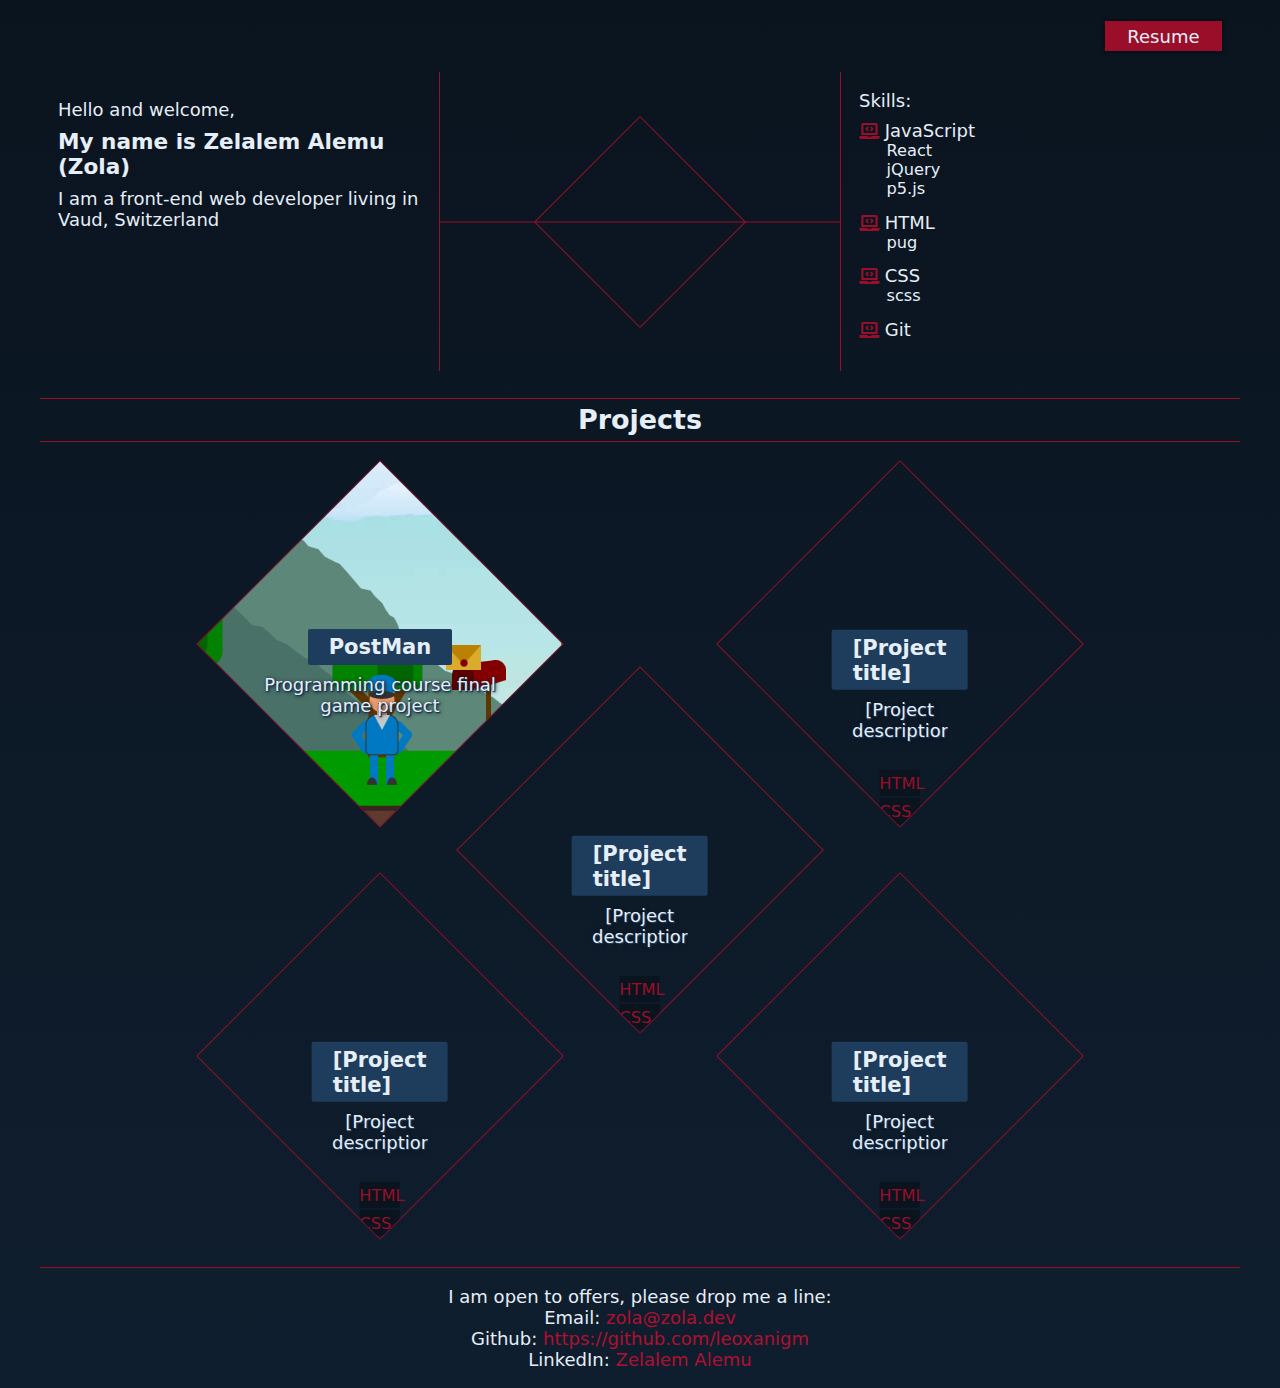
==== index.html @ 396ee417 "add project list styles" ====
<!DOCTYPE html>
<html lang="en">
  <head>
    <meta charset="UTF-8" />
    <meta http-equiv="X-UA-Compatible" content="IE=edge" />
    <meta name="viewport" content="width=device-width, initial-scale=1.0" />
    <title>Zelalem (Zola) Alemu</title>
    <link rel="stylesheet" href="css/style.css" />
    <link rel="stylesheet" href="css/fontawesome/css/all.min.css" />
  </head>
  <body>
    <header>
      <nav class="main-navigation">
        <ul>
          <li class="btn-resume-container">
            <a
              class="btn btn-resume"
              href="/assets/resume/Zelalem_Alemu_CV_20210524.pdf"
              target="_blank"
              >Resume</a
            >
          </li>
          <!-- <li><a href="#">Blog</a></li> -->
        </ul>
      </nav>
      <section class="welcome-header">
        <div class="header-about">
          <p class="greeting">Hello and welcome,</p>
          <h1>My name is Zelalem Alemu (Zola)</h1>
          <p class="about-title">
            I am a front-end web developer living in Vaud, Switzerland
          </p>
        </div>
        <div class="header-img">
          <div class="header-img-container">
            <img src="https://via.placeholder.com/210" alt="" />
          </div>
        </div>
        <div class="header-skills">
          <p>Skills:</p>
          <ul class="skills">
            <li class="main-skill">
              <span>JavaScript</span>
              <ul>
                <li class="sub-skill">React</li>
                <li class="sub-skill">jQuery</li>
                <li class="sub-skill">p5.js</li>
              </ul>
            </li>
            <li class="main-skill">
              <span>HTML</span>
              <ul>
                <li class="sub-skill">pug</li>
              </ul>
            </li>
            <li class="main-skill">
              <span>CSS</span>
              <ul>
                <li class="sub-skill">scss</li>
              </ul>
            </li>

            <li class="main-skill">
              <span>Git</span>
            </li>
          </ul>
        </div>
      </section>
    </header>
    <main>
      <h2>Projects</h2>
      <section class="project-list">
        <a href="projects/postman/" class="project">
          <div class="project-parent-rotate">
            <div class="project-container">
              <div class="project-img">
                <img src="projects/postman/screen/postman.jpg" alt="" />
              </div>
              <div class="project-desc">
                <h3>PostMan</h3>
                <p class="desc">Programming course final game project</p>
                <!-- <ul class="project-tech-stacks">
                  <li>JavaScript</li>
                  <li>p5.js</li>
                </ul> -->
              </div>
            </div>
          </div>
        </a>
        <a href="" class="project">
          <div class="project-parent-rotate">
            <div class="project-container">
              <div class="project-img">
                <img src="https://via.placeholder.com/500" alt="" />
              </div>
              <div class="project-desc">
                <h3>[Project title]</h3>
                <p class="desc">[Project description]</p>
                <ul class="project-tech-stacks">
                  <li>HTML</li>
                  <li>CSS</li>
                  <li>JavaScript</li>
                </ul>
              </div>
            </div>
          </div>
        </a>
        <a href="" class="project">
          <div class="project-parent-rotate">
            <div class="project-container">
              <div class="project-img">
                <img src="https://via.placeholder.com/500" alt="" />
              </div>
              <div class="project-desc">
                <h3>[Project title]</h3>
                <p class="desc">[Project description]</p>
                <ul class="project-tech-stacks">
                  <li>HTML</li>
                  <li>CSS</li>
                  <li>JavaScript</li>
                </ul>
              </div>
            </div>
          </div>
        </a>
        <a href="" class="project">
          <div class="project-parent-rotate">
            <div class="project-container">
              <div class="project-img">
                <img src="https://via.placeholder.com/500" alt="" />
              </div>
              <div class="project-desc">
                <h3>[Project title]</h3>
                <p class="desc">[Project description]</p>
                <ul class="project-tech-stacks">
                  <li>HTML</li>
                  <li>CSS</li>
                  <li>JavaScript</li>
                </ul>
              </div>
            </div>
          </div>
        </a>
        <a href="" class="project">
          <div class="project-parent-rotate">
            <div class="project-container">
              <div class="project-img">
                <img src="https://via.placeholder.com/500" alt="" />
              </div>
              <div class="project-desc">
                <h3>[Project title]</h3>
                <p class="desc">[Project description]</p>
                <ul class="project-tech-stacks">
                  <li>HTML</li>
                  <li>CSS</li>
                  <li>JavaScript</li>
                </ul>
              </div>
            </div>
          </div>
        </a>
      </section>
    </main>
    <footer>
      <p>I am open to offers, please drop me a line:</p>
      <ul class="footer-contact">
        <li>Email: <a href="mailto:zola@zola.dev">zola@zola.dev</a></li>
        <li>
          Github:
          <a href="https://github.com/leoxanigm"
            >https://github.com/leoxanigm</a
          >
        </li>
        <li>
          LinkedIn:
          <a href="https://www.linkedin.com/in/zelalem-alemu-a610ab59/"
            >Zelalem Alemu</a
          >
        </li>
      </ul>
    </footer>
    <script src="js/script.js"></script>
  </body>
</html>
---- css/style.css ----
* {
  margin: 0;
  padding: 0;
  box-sizing: border-box;
}

html {
  font-size: 18px;

  /* colors */
  --red-1: #9a0e2a;
  --red-2: #6e0a1e;
  --red-3: #b01030;

  /* background */
  --bg-main: #0a141f;
  --bg-2: #0f1e2e;
  --bg-3: #14283e;
  --bg-4: #19324d;
  --bg-5: #1e3c5c;
  --bg-main-a: #0a141f;
  --bg-2-a: #0f1e2e;
  --bg-3-a: #14283e;
  --bg-4-a: #19324d;
  --bg-5-a: #1e3c5c62;

  /* text */
  --txt-main: #e6eef7;
  --txt-2: #ccddef;
  --txt-3: #b3cce6;
  --txt-4: #9abbde;
  --txt-5: #80aad6;

  /* heading */
  --h1: #ccddef;
  --h2: #b3cce6;
  --h3: #9abbde;

  /* gradients */
  --bg-gr-main: linear-gradient(180deg, var(--bg-main), var(--bg-2));
  --bg-gr-header: linear-gradient(135deg, var(--bg-main), var(--bg-3));
  --bd-gr-sidebar: linear-gradient(180deg, var(--bg-5), var(--bg-2));

  /* shadow */
  --s-sm: 0 0 1px 1px rgba(5, 10, 15, 0.75);
  --s-sm-bottom: 0 1px 1px 0px rgba(5, 10, 15, 0.75);
  --s-sm-right: 1px 0 1px 0px rgba(5, 10, 15, 0.75);
  --s-md: 0 0 3px 1px rgba(5, 10, 15, 0.75);
  --s-l: 0 0 6px 2px rgb(5, 10, 15);

  /* border */
  --bd-main-1px: 1px solid #0a141f;
  --bd-main-2px: 2px solid #0a141f;
  --bd-2-1px: 1px solid #0f1e2e;
  --bd-2-2px: 2px solid #0f1e2e;
  --bd-3-1px: 1px solid #14283e;
  --bd-3-2px: 2px solid #14283e;
  --bd-4-1px: 1px solid #19324d;
  --bd-4-2px: 2px solid #19324d;
  --bd-5-1px: 1px solid #1e3c5c;
  --bd-5-2px: 2px solid #1e3c5c;
  --bd-6-1px: 1px solid var(--red-1);

  /* button */
  --btn-bg-1: var(--red-1);
}

/* 
* Global styles start
*/

body {
  color: var(--txt-main);
  font-size: 1rem;
  font-family: 'Calibre', Verdana, Geneva, Tahoma, -apple-system, system-ui,
    sans-serif;
  min-height: 100vh;
  max-width: 1200px;
  margin: 0 auto;
  background-image: var(--bg-gr-main);
}

a {
  text-decoration: none;
  color: var(--red-3);
}

ul {
  list-style: none;
}

.btn {
  padding: 0.25em 1.25em;
  /* border-radius: 0.2em; */
  box-shadow: var(--s-md);
}

/* ! Work on hover effect */
/* https://freefrontend.com/css-button-hover-effects/ */
.btn:hover {
  box-shadow: var(--s-l);
}

/*
* Global styles end 
*/

/* Main navigation start */

.main-navigation ul {
  height: 2em;
  margin: 1em;

  display: flex;
  justify-content: right;
  align-items: center;
}

.btn-resume {
  color: var(--txt-main);
  background: var(--btn-bg-1);
}

/* Main navigation end */

/* Header start */

.welcome-header {
  display: flex;
  justify-content: space-between;
  align-items: stretch;
}

.welcome-header h1 {
  font-size: 1.2em;
}

.welcome-header > div {
  width: calc(100% / 3);
  padding: 1em;
}

.header-about {
  /* border-right: var(--bd-5-1px); */
  border-right: var(--bd-6-1px);
}

.header-img {
  display: flex;
  justify-content: center;
  align-items: center;
  position: relative;
}

.header-img-container {
  border: var(--bd-6-1px);
  width: 150px;
  height: 150px;
  transform: rotateZ(45deg);
  overflow: hidden;
  display: flex;
  justify-content: center;
  align-items: center;
}

.header-img::before {
  content: '';
  width: 100%;
  height: 1px;
  display: block;
  /* border-top: var(--bd-5-1px); */
  border-top: var(--bd-6-1px);
  position: absolute;
  left: 0;
  top: 50%;
  transform: translateY(-0.5px);
}

.header-img img {
  transform: rotateZ(-45deg);
}

.header-about p {
  margin: 0.5em 0;
}

.header-skills {
  /* border-left: var(--bd-5-1px); */
  border-left: var(--bd-6-1px);
}

.header-skills .main-skill {
  margin: 0.5em 0;
  padding-bottom: 0.25em;
  /* border-bottom: var(--bd-6-1px); */
}

.header-skills .main-skill::before {
  content: '\f5fc';
  font-weight: 900;
  font-family: 'Font Awesome 5 Free';
  font-size: 0.9em;
  color: var(--red-1);
}

.header-skills .sub-skill {
  font-size: 0.9em;
  margin-left: 1.7em;
}

@media (max-width: 630px) {
  .welcome-header {
    flex-direction: column;
    justify-content: center;
    align-items: center;
  }

  .welcome-header > div {
    width: 100%;
    padding: 0em 2em;
  }

  .header-about {
    margin-bottom: 1.5em;
  }

  .header-skills {
    margin-top: 2em;
  }

  .header-skills .skills {
    display: flex;
    flex-wrap: wrap;
    justify-content: space-between;
  }

  .header-skills .main-skill {
    width: 50%;
  }
}

/* Header end */

/*
* Main section start
*/

main h2 {
  margin: 1em 0;
  padding: 0.2em 0;
  text-align: center;
  border: var(--bd-6-1px);
  border-left: none;
  border-right: none;
}

.project-list {
  width: 100%;
  /* display: flex;
  align-items: center;
  flex-direction: column; */
  display: grid;
  grid-template-columns: 2fr 1fr 2fr;
  grid-auto-rows: auto;

  justify-content: center;
  align-items: center;

  padding: 4em 0em;
}

.project-list .project:nth-child(3n - 2) {
  grid-column: 1 / 2;
  justify-self: end;
}

.project-list .project:nth-child(3n) {
  grid-column: 2 / span 1;
}

.project-list .project:nth-child(3n - 1) {
  grid-column: 3 / 4;
  justify-self: start;
}

.project-list .project {
  display: flex;
  justify-content: center;
  align-items: center;
}

.project-list .project-parent-rotate {
  width: 260px;
  height: 260px;
  margin: -1.5em 0;
  transform: rotateZ(45deg);
  border: var(--bd-6-1px);
  overflow: hidden;
  display: flex;
  justify-content: center;
  align-items: center;
}

.project-list .project-container {
  transform: rotateZ(-45deg);
  position: relative;
  display: flex;
  justify-content: center;
  align-items: center;
}

.project-list .project-desc {
  position: absolute;
  top: 50%;
  transform: translateY(-15px);
  transition: transform 300ms;

  display: flex;
  flex-direction: column;
  justify-content: center;
  align-items: center;
}

.project-list .project-desc h3 {
  color: var(--txt-main);
  background: var(--bg-5);

  display: inline-block;
  padding: 0.25em 1em;
  border-radius: 2px;
}

.project-list .project .project-img {
  transform: scale(1);
  transition: transform 300ms;
}

.project-list .project:hover .project-img {
  transform: scale(1.01);
}

.project-list .desc {
  width: 70%;
  height: 60px;
  margin: 0.5em auto;
  overflow: hidden;

  transition: height 300ms;

  text-align: center;
  color: var(--txt-main);
  text-shadow: 1px 1px var(--bg-5), 1px 1px 2px var(--bg-3-a), 1px 1px 4px var(--bg-2);
}

.project-list .project:hover .project-desc {
  transform: translateY(-50px);
}

.project-list .project:hover .desc {
  height: 60px;
}

.project-list .project-tech-stacks li {
  color: var(--red-1);
  font-size: 0.9em;
  background: var(--bg-main);
  margin: 0.15em auto;
  padding: 0.2em 0em;
  width: 50%;
}

@media (max-width: 890px) {
  .project-list {
    grid-template-columns: 1fr;
    grid-auto-rows: 380px;
    justify-items: center;
    align-items: center;
    padding: 0;
  }

  .project-list .project:nth-child(n) {
    grid-column: 1 / 2;
    justify-self: center;
  }
}

/*
* Main section end
*/

/* Footer start */

footer {
  text-align: center;
  margin-top: 2em;
  padding: 1em 0;
  border-top: var(--bd-6-1px);
}

footer a:hover {
  text-decoration: underline;
}

/* Footer end */
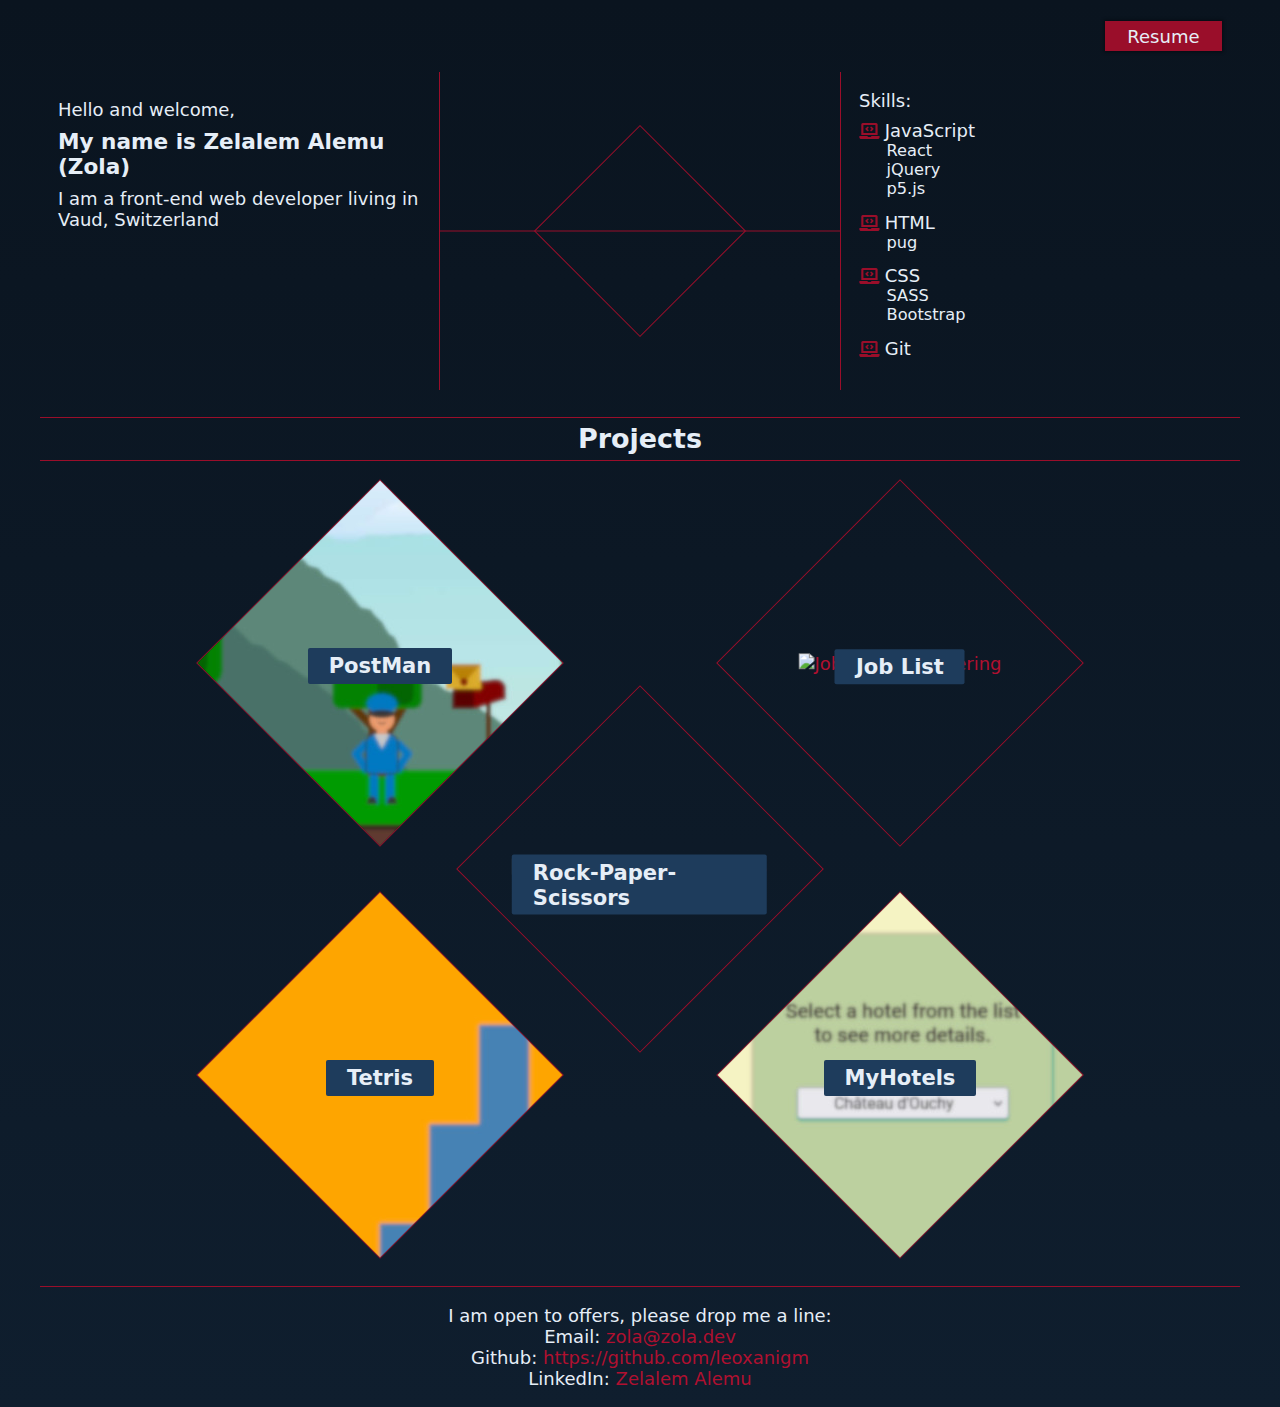
==== commit c4db17bb: "add projects" ====
--- a/index.html
+++ b/index.html
@@ -56,7 +56,8 @@
             <li class="main-skill">
               <span>CSS</span>
               <ul>
-                <li class="sub-skill">scss</li>
+                <li class="sub-skill">SASS</li>
+                <li class="sub-skill">Bootstrap</li>
               </ul>
             </li>
 
@@ -70,91 +71,83 @@
     <main>
       <h2>Projects</h2>
       <section class="project-list">
-        <a href="projects/postman/" class="project">
+        <a href="projects/postman/" class="project" target="_project">
           <div class="project-parent-rotate">
             <div class="project-container">
               <div class="project-img">
-                <img src="projects/postman/screen/postman.jpg" alt="" />
+                <img src="projects/postman/screen/postman.jpg" alt="PostMan" />
               </div>
               <div class="project-desc">
                 <h3>PostMan</h3>
                 <p class="desc">Programming course final game project</p>
-                <!-- <ul class="project-tech-stacks">
-                  <li>JavaScript</li>
-                  <li>p5.js</li>
-                </ul> -->
               </div>
             </div>
           </div>
         </a>
-        <a href="" class="project">
+        <a href="projects/job-listings-with-filtering/" class="project" target="_project">
           <div class="project-parent-rotate">
             <div class="project-container">
               <div class="project-img">
-                <img src="https://via.placeholder.com/500" alt="" />
+                <img
+                  src="projects/job-listings-with-filtering/screen/job-listings.jpg"
+                  alt="Job List with Filtering"
+                />
               </div>
               <div class="project-desc">
-                <h3>[Project title]</h3>
-                <p class="desc">[Project description]</p>
-                <ul class="project-tech-stacks">
-                  <li>HTML</li>
-                  <li>CSS</li>
-                  <li>JavaScript</li>
-                </ul>
+                <h3>Job List</h3>
+                <p class="desc">
+                  Job List with JavaScript filtering exercise project.
+                  Frontendmentor <br />
+                  challenge.
+                </p>
               </div>
             </div>
           </div>
         </a>
-        <a href="" class="project">
+        <a href="projects/rock-paper-scissors-game/" class="project" target="_project">
           <div class="project-parent-rotate">
             <div class="project-container">
               <div class="project-img">
-                <img src="https://via.placeholder.com/500" alt="" />
+                <img
+                  src="projects/rock-paper-scissors-game/screen/rock-paper-scissors.jpg"
+                  alt="Rock-Paper_Scissors game"
+                />
               </div>
               <div class="project-desc">
-                <h3>[Project title]</h3>
-                <p class="desc">[Project description]</p>
-                <ul class="project-tech-stacks">
-                  <li>HTML</li>
-                  <li>CSS</li>
-                  <li>JavaScript</li>
-                </ul>
+                <h3>Rock-Paper-Scissors</h3>
+                <p class="desc">
+                  Rock-Paper-Scissors game. Frontendmentor <br />
+                  challenge.
+                </p>
               </div>
             </div>
           </div>
         </a>
-        <a href="" class="project">
+        <a href="projects/tetris/" class="project" target="_project">
           <div class="project-parent-rotate">
             <div class="project-container">
               <div class="project-img">
-                <img src="https://via.placeholder.com/500" alt="" />
+                <img src="projects/tetris/screen/tetris.jpg" alt="Tetris" />
               </div>
               <div class="project-desc">
-                <h3>[Project title]</h3>
-                <p class="desc">[Project description]</p>
-                <ul class="project-tech-stacks">
-                  <li>HTML</li>
-                  <li>CSS</li>
-                  <li>JavaScript</li>
-                </ul>
+                <h3>Tetris</h3>
+                <p class="desc">JavaScript Tetris game</p>
               </div>
             </div>
           </div>
         </a>
-        <a href="" class="project">
+        <a href="projects/myhotels/" class="project" target="_project">
           <div class="project-parent-rotate">
             <div class="project-container">
               <div class="project-img">
-                <img src="https://via.placeholder.com/500" alt="" />
+                <img
+                  src="projects/myhotels/screen/myhotels.jpg"
+                  alt="MyHotels"
+                />
               </div>
               <div class="project-desc">
-                <h3>[Project title]</h3>
-                <p class="desc">[Project description]</p>
-                <ul class="project-tech-stacks">
-                  <li>HTML</li>
-                  <li>CSS</li>
-                  <li>JavaScript</li>
-                </ul>
+                <h3>MyHotels</h3>
+                <p class="desc">First JavaScript DOM manipulation project</p>
               </div>
             </div>
           </div>
--- a/css/style.css
+++ b/css/style.css
@@ -321,6 +321,10 @@
   align-items: center;
 }
 
+.project-list .project:hover .project-desc {
+  transform: translateY(-50px);
+}
+
 .project-list .project-desc h3 {
   color: var(--txt-main);
   background: var(--bg-5);
@@ -340,24 +344,26 @@
 }
 
 .project-list .desc {
-  width: 70%;
-  height: 60px;
+  width: 60%;
+  height: 0px;
   margin: 0.5em auto;
   overflow: hidden;
-
-  transition: height 300ms;
+  opacity: 0;
+
+  transition: height 300ms, opacity 300ms;
 
   text-align: center;
-  color: var(--txt-main);
-  text-shadow: 1px 1px var(--bg-5), 1px 1px 2px var(--bg-3-a), 1px 1px 4px var(--bg-2);
-}
-
-.project-list .project:hover .project-desc {
-  transform: translateY(-50px);
+  /* color: var(--txt-main); */
+  color: var(--bg-2);
+  font-weight: 600;
+  /* text-shadow: 1px 1px var(--txt-4), 1px 1px 2px var(--txt-3),
+    1px 1px 4px var(--txt-4); */
+  text-shadow: 1px 1px 8px var(--txt-4);
 }
 
 .project-list .project:hover .desc {
-  height: 60px;
+  height: 100px;
+  opacity: 1;
 }
 
 .project-list .project-tech-stacks li {
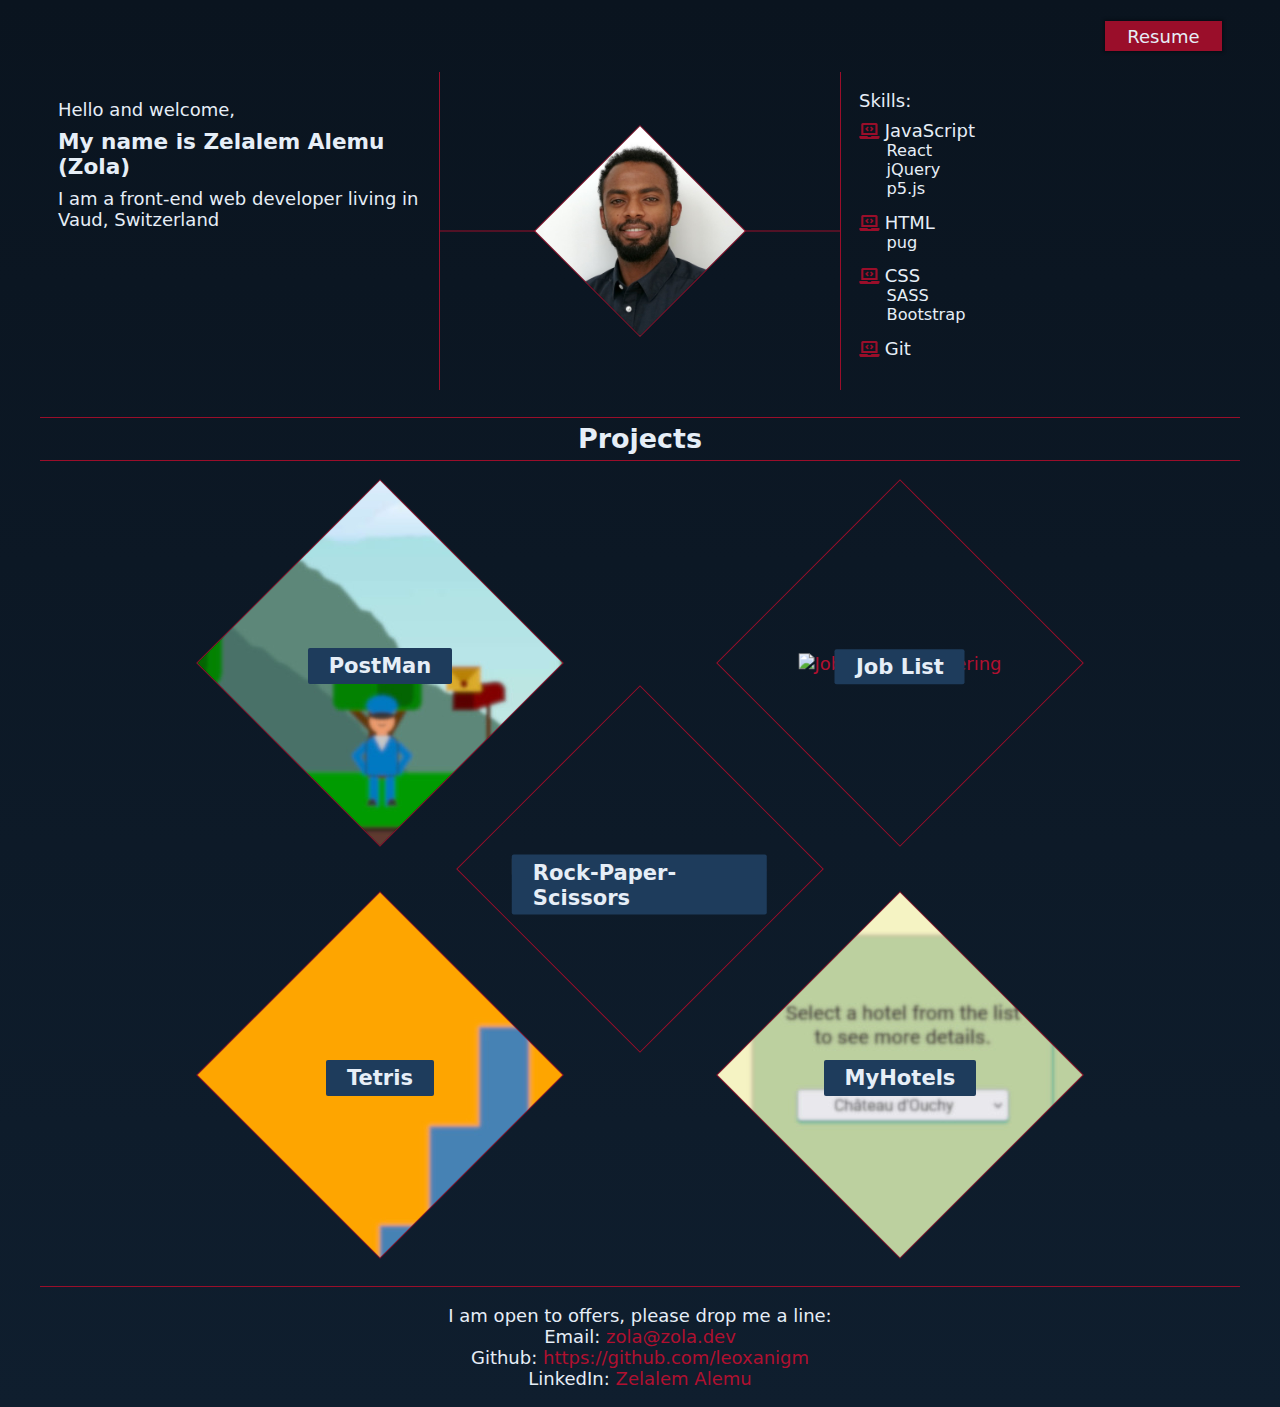
==== commit 5c528395: "finish first version" ====
--- a/index.html
+++ b/index.html
@@ -15,7 +15,7 @@
           <li class="btn-resume-container">
             <a
               class="btn btn-resume"
-              href="/assets/resume/Zelalem_Alemu_CV_20210524.pdf"
+              href="/assets/resume/Zelalem_Alemu_CV.pdf"
               target="_blank"
               >Resume</a
             >
@@ -33,7 +33,7 @@
         </div>
         <div class="header-img">
           <div class="header-img-container">
-            <img src="https://via.placeholder.com/210" alt="" />
+            <img src="assets/img/profile_20210815.jpg" alt="Zelalem Alemu" />
           </div>
         </div>
         <div class="header-skills">
@@ -166,7 +166,7 @@
         </li>
         <li>
           LinkedIn:
-          <a href="https://www.linkedin.com/in/zelalem-alemu-a610ab59/"
+          <a href="https://www.linkedin.com/in/zelalem-alemu/"
             >Zelalem Alemu</a
           >
         </li>
--- a/css/style.css
+++ b/css/style.css
@@ -89,6 +89,10 @@
   list-style: none;
 }
 
+img {
+  display: block;
+}
+
 .btn {
   padding: 0.25em 1.25em;
   /* border-radius: 0.2em; */
@@ -161,6 +165,10 @@
   display: flex;
   justify-content: center;
   align-items: center;
+}
+
+.header-img-container img {
+  width: 210px;
 }
 
 .header-img::before {
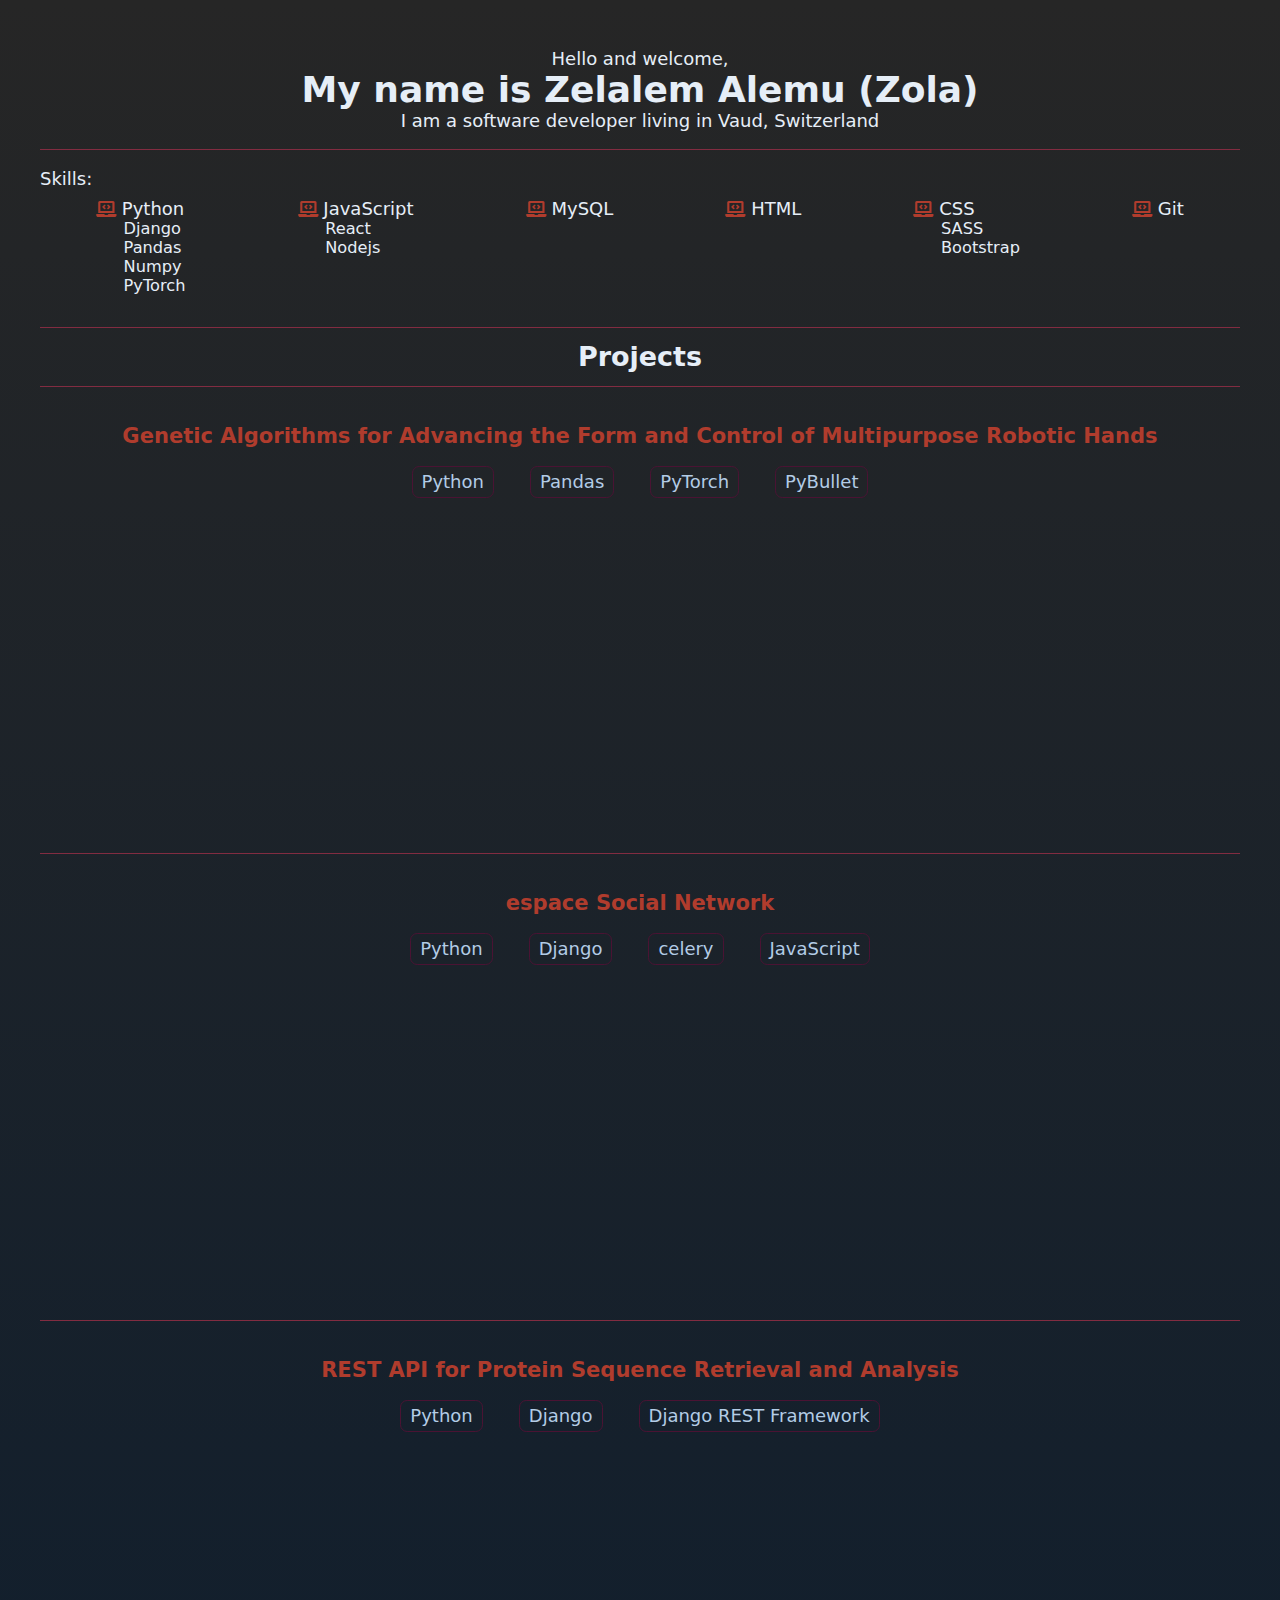
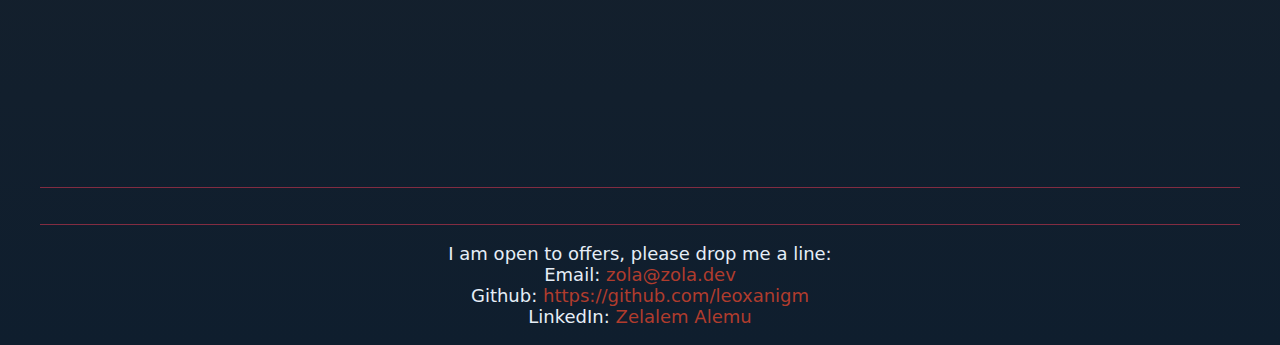
==== commit 5e129950: "update projects" ====
--- a/index.html
+++ b/index.html
@@ -10,48 +10,38 @@
   </head>
   <body>
     <header>
-      <nav class="main-navigation">
-        <ul>
-          <li class="btn-resume-container">
-            <a
-              class="btn btn-resume"
-              href="/assets/resume/Zelalem_Alemu_CV.pdf"
-              target="_blank"
-              >Resume</a
-            >
-          </li>
-          <!-- <li><a href="#">Blog</a></li> -->
-        </ul>
-      </nav>
       <section class="welcome-header">
         <div class="header-about">
           <p class="greeting">Hello and welcome,</p>
           <h1>My name is Zelalem Alemu (Zola)</h1>
           <p class="about-title">
-            I am a front-end web developer living in Vaud, Switzerland
+            I am a software developer living in Vaud, Switzerland
           </p>
-        </div>
-        <div class="header-img">
-          <div class="header-img-container">
-            <img src="assets/img/profile_20210815.jpg" alt="Zelalem Alemu" />
-          </div>
         </div>
         <div class="header-skills">
           <p>Skills:</p>
           <ul class="skills">
             <li class="main-skill">
+              <span>Python</span>
+              <ul>
+                <li class="sub-skill">Django</li>
+                <li class="sub-skill">Pandas</li>
+                <li class="sub-skill">Numpy</li>
+                <li class="sub-skill">PyTorch</li>
+              </ul>
+            </li>
+            <li class="main-skill">
               <span>JavaScript</span>
               <ul>
                 <li class="sub-skill">React</li>
-                <li class="sub-skill">jQuery</li>
-                <li class="sub-skill">p5.js</li>
+                <li class="sub-skill">Nodejs</li>
               </ul>
             </li>
             <li class="main-skill">
+              <span>MySQL</span>
+            </li>
+            <li class="main-skill">
               <span>HTML</span>
-              <ul>
-                <li class="sub-skill">pug</li>
-              </ul>
             </li>
             <li class="main-skill">
               <span>CSS</span>
@@ -71,87 +61,62 @@
     <main>
       <h2>Projects</h2>
       <section class="project-list">
-        <a href="projects/postman/" class="project" target="_project">
-          <div class="project-parent-rotate">
-            <div class="project-container">
-              <div class="project-img">
-                <img src="projects/postman/screen/postman.jpg" alt="PostMan" />
-              </div>
-              <div class="project-desc">
-                <h3>PostMan</h3>
-                <p class="desc">Programming course final game project</p>
-              </div>
-            </div>
+        <div class="project">
+          <h3>
+            Genetic Algorithms for Advancing the Form and Control of
+            Multipurpose Robotic Hands
+          </h3>
+          <div class="techstack">
+            <span>Python</span>
+            <span>Pandas</span>
+            <span>PyTorch</span>
+            <span>PyBullet</span>
           </div>
-        </a>
-        <a href="projects/job-listings-with-filtering/" class="project" target="_project">
-          <div class="project-parent-rotate">
-            <div class="project-container">
-              <div class="project-img">
-                <img
-                  src="projects/job-listings-with-filtering/screen/job-listings.jpg"
-                  alt="Job List with Filtering"
-                />
-              </div>
-              <div class="project-desc">
-                <h3>Job List</h3>
-                <p class="desc">
-                  Job List with JavaScript filtering exercise project.
-                  Frontendmentor <br />
-                  challenge.
-                </p>
-              </div>
-            </div>
+          <iframe
+            width="560"
+            height="315"
+            src="https://www.youtube-nocookie.com/embed/E1rdxzH9EN8?si=0lVA7acEEmfCTjEO"
+            title="YouTube video player"
+            frameborder="0"
+            allow="accelerometer; autoplay; clipboard-write; encrypted-media; gyroscope; picture-in-picture; web-share"
+            allowfullscreen
+          ></iframe>
+        </div>
+        <div class="project">
+          <h3>espace Social Network</h3>
+          <div class="techstack">
+            <span>Python</span>
+            <span>Django</span>
+            <span>celery</span>
+            <span>JavaScript</span>
           </div>
-        </a>
-        <a href="projects/rock-paper-scissors-game/" class="project" target="_project">
-          <div class="project-parent-rotate">
-            <div class="project-container">
-              <div class="project-img">
-                <img
-                  src="projects/rock-paper-scissors-game/screen/rock-paper-scissors.jpg"
-                  alt="Rock-Paper_Scissors game"
-                />
-              </div>
-              <div class="project-desc">
-                <h3>Rock-Paper-Scissors</h3>
-                <p class="desc">
-                  Rock-Paper-Scissors game. Frontendmentor <br />
-                  challenge.
-                </p>
-              </div>
-            </div>
+          <iframe
+            width="560"
+            height="315"
+            src="https://www.youtube-nocookie.com/embed/AZ2KUK0ti8o?si=dduGXZJiks0vCjSI"
+            title="YouTube video player"
+            frameborder="0"
+            allow="accelerometer; autoplay; clipboard-write; encrypted-media; gyroscope; picture-in-picture; web-share"
+            allowfullscreen
+          ></iframe>
+        </div>
+        <div class="project">
+          <h3>REST API for Protein Sequence Retrieval and Analysis</h3>
+          <div class="techstack">
+            <span>Python</span>
+            <span>Django</span>
+            <span>Django REST Framework</span>
           </div>
-        </a>
-        <a href="projects/tetris/" class="project" target="_project">
-          <div class="project-parent-rotate">
-            <div class="project-container">
-              <div class="project-img">
-                <img src="projects/tetris/screen/tetris.jpg" alt="Tetris" />
-              </div>
-              <div class="project-desc">
-                <h3>Tetris</h3>
-                <p class="desc">JavaScript Tetris game</p>
-              </div>
-            </div>
-          </div>
-        </a>
-        <a href="projects/myhotels/" class="project" target="_project">
-          <div class="project-parent-rotate">
-            <div class="project-container">
-              <div class="project-img">
-                <img
-                  src="projects/myhotels/screen/myhotels.jpg"
-                  alt="MyHotels"
-                />
-              </div>
-              <div class="project-desc">
-                <h3>MyHotels</h3>
-                <p class="desc">First JavaScript DOM manipulation project</p>
-              </div>
-            </div>
-          </div>
-        </a>
+          <iframe
+            width="560"
+            height="315"
+            src="https://www.youtube-nocookie.com/embed/nIacFziqpZE?si=R9MSfn4rBLFvY9FB"
+            title="YouTube video player"
+            frameborder="0"
+            allow="accelerometer; autoplay; clipboard-write; encrypted-media; gyroscope; picture-in-picture; web-share"
+            allowfullscreen
+          ></iframe>
+        </div>
       </section>
     </main>
     <footer>
@@ -166,9 +131,7 @@
         </li>
         <li>
           LinkedIn:
-          <a href="https://www.linkedin.com/in/zelalem-alemu/"
-            >Zelalem Alemu</a
-          >
+          <a href="https://www.linkedin.com/in/zelalem-alemu/">Zelalem Alemu</a>
         </li>
       </ul>
     </footer>
--- a/css/style.css
+++ b/css/style.css
@@ -8,17 +8,17 @@
   font-size: 18px;
 
   /* colors */
-  --red-1: #9a0e2a;
-  --red-2: #6e0a1e;
-  --red-3: #b01030;
+  --red-1: #b03c2d;
+  --red-2: #822c41;
+  --red-3: #4a1333;
 
   /* background */
-  --bg-main: #0a141f;
+  --bg-main: #262626;
   --bg-2: #0f1e2e;
   --bg-3: #14283e;
   --bg-4: #19324d;
   --bg-5: #1e3c5c;
-  --bg-main-a: #0a141f;
+  --bg-main-a: #262626;
   --bg-2-a: #0f1e2e;
   --bg-3-a: #14283e;
   --bg-4-a: #19324d;
@@ -82,7 +82,7 @@
 
 a {
   text-decoration: none;
-  color: var(--red-3);
+  color: var(--red-1);
 }
 
 ul {
@@ -130,90 +130,40 @@
 /* Header start */
 
 .welcome-header {
-  display: flex;
-  justify-content: space-between;
-  align-items: stretch;
-}
-
-.welcome-header h1 {
-  font-size: 1.2em;
-}
-
-.welcome-header > div {
-  width: calc(100% / 3);
-  padding: 1em;
-}
-
-.header-about {
-  /* border-right: var(--bd-5-1px); */
-  border-right: var(--bd-6-1px);
-}
-
-.header-img {
-  display: flex;
-  justify-content: center;
-  align-items: center;
-  position: relative;
-}
-
-.header-img-container {
-  border: var(--bd-6-1px);
-  width: 150px;
-  height: 150px;
-  transform: rotateZ(45deg);
-  overflow: hidden;
-  display: flex;
-  justify-content: center;
-  align-items: center;
-}
-
-.header-img-container img {
-  width: 210px;
-}
-
-.header-img::before {
-  content: '';
-  width: 100%;
-  height: 1px;
-  display: block;
-  /* border-top: var(--bd-5-1px); */
-  border-top: var(--bd-6-1px);
-  position: absolute;
-  left: 0;
-  top: 50%;
-  transform: translateY(-0.5px);
-}
-
-.header-img img {
-  transform: rotateZ(-45deg);
-}
-
-.header-about p {
-  margin: 0.5em 0;
+  margin-top: 30px;
+
+  & .header-about {
+    text-align: center;
+    padding: 1rem 0;
+    border-bottom: 1px solid var(--red-2);
+    margin-bottom: 1rem;
+  }
 }
 
 .header-skills {
-  /* border-left: var(--bd-5-1px); */
-  border-left: var(--bd-6-1px);
-}
-
-.header-skills .main-skill {
-  margin: 0.5em 0;
-  padding-bottom: 0.25em;
-  /* border-bottom: var(--bd-6-1px); */
-}
-
-.header-skills .main-skill::before {
-  content: '\f5fc';
-  font-weight: 900;
-  font-family: 'Font Awesome 5 Free';
-  font-size: 0.9em;
-  color: var(--red-1);
-}
-
-.header-skills .sub-skill {
-  font-size: 0.9em;
-  margin-left: 1.7em;
+  & .skills {
+    display: flex;
+    justify-content: space-around;
+    flex-wrap: wrap;
+  }
+
+  & .main-skill {
+    margin: 0.5em 0;
+    padding-bottom: 0.25em;
+
+    &::before {
+      content: '\f5fc';
+      font-weight: 900;
+      font-family: 'Font Awesome 5 Free';
+      font-size: 0.9em;
+      color: var(--red-1);
+    }
+  }
+
+  & .sub-skill {
+    font-size: 0.9em;
+    margin-left: 1.7em;
+  }
 }
 
 @media (max-width: 630px) {
@@ -253,148 +203,44 @@
 * Main section start
 */
 
-main h2 {
-  margin: 1em 0;
-  padding: 0.2em 0;
+main {
   text-align: center;
-  border: var(--bd-6-1px);
-  border-left: none;
-  border-right: none;
-}
-
-.project-list {
-  width: 100%;
-  /* display: flex;
-  align-items: center;
-  flex-direction: column; */
-  display: grid;
-  grid-template-columns: 2fr 1fr 2fr;
-  grid-auto-rows: auto;
-
-  justify-content: center;
-  align-items: center;
-
-  padding: 4em 0em;
-}
-
-.project-list .project:nth-child(3n - 2) {
-  grid-column: 1 / 2;
-  justify-self: end;
-}
-
-.project-list .project:nth-child(3n) {
-  grid-column: 2 / span 1;
-}
-
-.project-list .project:nth-child(3n - 1) {
-  grid-column: 3 / 4;
-  justify-self: start;
-}
-
-.project-list .project {
-  display: flex;
-  justify-content: center;
-  align-items: center;
-}
-
-.project-list .project-parent-rotate {
-  width: 260px;
-  height: 260px;
-  margin: -1.5em 0;
-  transform: rotateZ(45deg);
-  border: var(--bd-6-1px);
-  overflow: hidden;
-  display: flex;
-  justify-content: center;
-  align-items: center;
-}
-
-.project-list .project-container {
-  transform: rotateZ(-45deg);
-  position: relative;
-  display: flex;
-  justify-content: center;
-  align-items: center;
-}
-
-.project-list .project-desc {
-  position: absolute;
-  top: 50%;
-  transform: translateY(-15px);
-  transition: transform 300ms;
-
-  display: flex;
-  flex-direction: column;
-  justify-content: center;
-  align-items: center;
-}
-
-.project-list .project:hover .project-desc {
-  transform: translateY(-50px);
-}
-
-.project-list .project-desc h3 {
-  color: var(--txt-main);
-  background: var(--bg-5);
-
-  display: inline-block;
-  padding: 0.25em 1em;
-  border-radius: 2px;
-}
-
-.project-list .project .project-img {
-  transform: scale(1);
-  transition: transform 300ms;
-}
-
-.project-list .project:hover .project-img {
-  transform: scale(1.01);
-}
-
-.project-list .desc {
-  width: 60%;
-  height: 0px;
-  margin: 0.5em auto;
-  overflow: hidden;
-  opacity: 0;
-
-  transition: height 300ms, opacity 300ms;
-
-  text-align: center;
-  /* color: var(--txt-main); */
-  color: var(--bg-2);
-  font-weight: 600;
-  /* text-shadow: 1px 1px var(--txt-4), 1px 1px 2px var(--txt-3),
-    1px 1px 4px var(--txt-4); */
-  text-shadow: 1px 1px 8px var(--txt-4);
-}
-
-.project-list .project:hover .desc {
-  height: 100px;
-  opacity: 1;
-}
-
-.project-list .project-tech-stacks li {
-  color: var(--red-1);
-  font-size: 0.9em;
-  background: var(--bg-main);
-  margin: 0.15em auto;
-  padding: 0.2em 0em;
-  width: 50%;
-}
-
-@media (max-width: 890px) {
-  .project-list {
-    grid-template-columns: 1fr;
-    grid-auto-rows: 380px;
-    justify-items: center;
-    align-items: center;
-    padding: 0;
-  }
-
-  .project-list .project:nth-child(n) {
-    grid-column: 1 / 2;
-    justify-self: center;
+
+  & h2 {
+    text-align: center;
+    margin: 1rem 0;
+    padding: 0.5em 0;
+    border-top: 1px solid var(--red-2);
+    border-bottom: 1px solid var(--red-2);
+  }
+
+  
+
+  & .project {
+    margin: 1em 0;
+    padding: 1em 0;
+    border-bottom: 1px solid var(--red-2);
+
+    & h3 {
+      color: var(--red-1);
+      margin-bottom: 0.5rem;
+    }
+
+    & .techstack {
+      display: flex;
+      justify-content: center;
+      flex-wrap: wrap;
+      margin: 0.5em 0;
+
+      & span {
+        color: var(--txt-3);
+        margin: 0.5em 1em;
+        padding: 0.25em 0.5em;
+        border: 1px solid var(--red-3);
+        border-radius: 0.4em;
+      }
+    
+    }
   }
 }
 
@@ -408,7 +254,7 @@
   text-align: center;
   margin-top: 2em;
   padding: 1em 0;
-  border-top: var(--bd-6-1px);
+  border-top: 1px solid var(--red-2);
 }
 
 footer a:hover {
